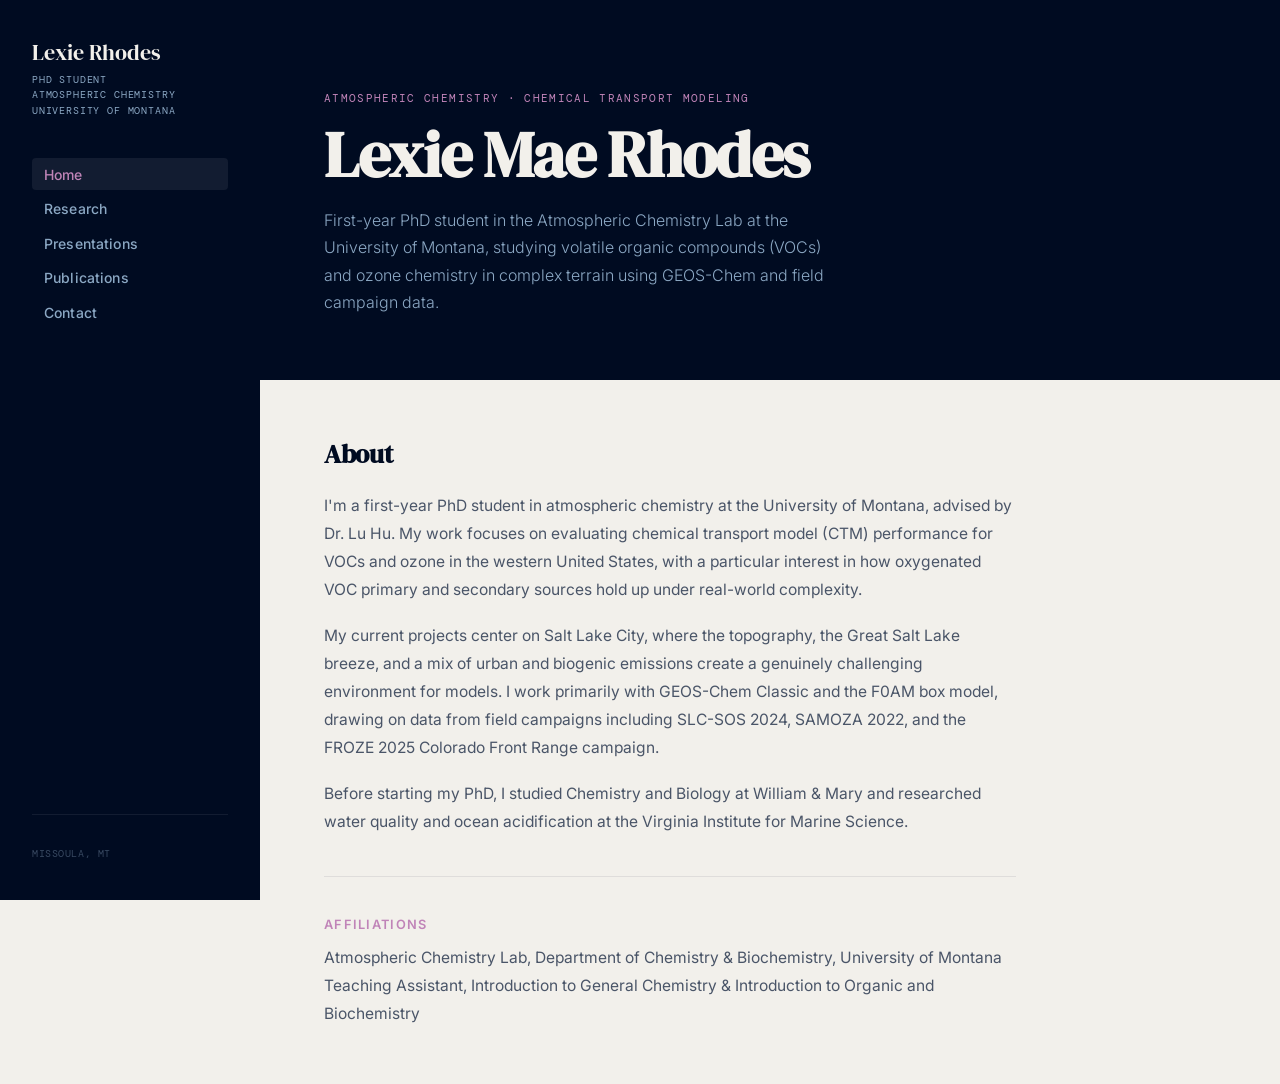
==== index.html @ 7a48bbd4 "Update index.html" ====
<!DOCTYPE html>
<html lang="en">
<head>
  <meta charset="UTF-8" />
  <meta name="viewport" content="width=device-width, initial-scale=1.0" />
  <title>Lexie Rhodes Homepage</title>
  <meta name="description" content="PhD student in atmospheric chemistry at the University of Montana, working on VOC and ozone chemistry using GEOS-Chem." />

  <style>
    @import url('https://fonts.googleapis.com/css2?family=DM+Serif+Display:ital@0;1&family=Inter:wght@300;400;500;600&family=DM+Mono:wght@400;500&display=swap');

    /* ── tokens ── */
    :root {
      --navy:    #000B21;
      --bg:      #F2F0EB;
      --orchid:  #C084B8;
      --slate:   #8BA8C4;
      --mid:     #4A5568;
      --sidebar-w: 260px;
      --transition: 200ms ease;
    }

    *, *::before, *::after { box-sizing: border-box; margin: 0; padding: 0; }

    html { font-size: 16px; scroll-behavior: smooth; }

    body {
      font-family: 'Inter', sans-serif;
      background: var(--bg);
      color: var(--navy);
      min-height: 100vh;
      display: flex;
    }

    /* ── sidebar ── */
    .sidebar {
      position: fixed;
      top: 0; left: 0;
      width: var(--sidebar-w);
      height: 100vh;
      background: var(--navy);
      display: flex;
      flex-direction: column;
      padding: 2.5rem 2rem;
      z-index: 100;
      overflow-y: auto;
    }

    .sidebar-name {
      font-family: 'DM Serif Display', serif;
      font-size: 1.35rem;
      color: var(--bg);
      line-height: 1.2;
      margin-bottom: 0.35rem;
      letter-spacing: -0.01em;
    }

    .sidebar-title {
      font-family: 'DM Mono', monospace;
      font-size: 0.65rem;
      color: var(--slate);
      letter-spacing: 0.08em;
      text-transform: uppercase;
      margin-bottom: 2.5rem;
      line-height: 1.5;
    }

    nav { flex: 1; }

    nav ul { list-style: none; }

    nav ul li { margin-bottom: 0.2rem; }

    nav ul li a {
      font-family: 'Inter', sans-serif;
      font-size: 0.875rem;
      font-weight: 500;
      color: var(--slate);
      text-decoration: none;
      display: block;
      padding: 0.45rem 0.75rem;
      border-radius: 4px;
      transition: color var(--transition), background var(--transition);
      letter-spacing: 0.01em;
    }

    nav ul li a:hover,
    nav ul li a.active {
      color: var(--bg);
      background: rgba(255,255,255,0.07);
    }

    nav ul li a.active {
      color: var(--orchid);
    }

    .sidebar-footer {
      font-family: 'DM Mono', monospace;
      font-size: 0.6rem;
      color: rgba(139,168,196,0.4);
      letter-spacing: 0.06em;
      text-transform: uppercase;
      padding-top: 2rem;
      border-top: 1px solid rgba(255,255,255,0.07);
    }

    /* ── main content ── */
    .main {
      margin-left: var(--sidebar-w);
      flex: 1;
      min-height: 100vh;
    }

    /* ── page sections ── */
    .page {
      display: none;
      min-height: 100vh;
    }
    .page.active { display: block; }

    /* ── hero ── */
    .hero {
      position: relative;
      background: var(--navy);
      padding: 5rem 4rem 4rem;
      overflow: hidden;
      min-height: 380px;
      display: flex;
      flex-direction: column;
      justify-content: flex-end;
    }

    .hero-canvas {
      position: absolute;
      inset: 0;
      opacity: 0.18;
      pointer-events: none;
    }

    .hero-eyebrow {
      font-family: 'DM Mono', monospace;
      font-size: 0.7rem;
      letter-spacing: 0.12em;
      text-transform: uppercase;
      color: var(--orchid);
      margin-bottom: 1rem;
      position: relative;
    }

    .hero-name {
      font-family: 'DM Serif Display', serif;
      font-size: clamp(2.5rem, 5vw, 4rem);
      color: var(--bg);
      line-height: 1.05;
      letter-spacing: -0.02em;
      position: relative;
      margin-bottom: 1.2rem;
    }

    .hero-desc {
      font-size: 1rem;
      color: var(--slate);
      max-width: 520px;
      line-height: 1.7;
      position: relative;
      font-weight: 300;
    }

    /* ── content area ── */
    .content {
      padding: 3.5rem 4rem;
      max-width: 820px;
    }

    .content h2 {
      font-family: 'DM Serif Display', serif;
      font-size: 1.6rem;
      color: var(--navy);
      margin-bottom: 1.25rem;
      letter-spacing: -0.01em;
    }

    .content h3 {
      font-family: 'Inter', sans-serif;
      font-size: 0.8rem;
      font-weight: 600;
      letter-spacing: 0.1em;
      text-transform: uppercase;
      color: var(--orchid);
      margin-bottom: 0.75rem;
      margin-top: 2.5rem;
    }

    .content p {
      font-size: 0.975rem;
      line-height: 1.8;
      color: var(--mid);
      margin-bottom: 1.1rem;
    }

    .content p:last-child { margin-bottom: 0; }

    /* ── research cards ── */
    .research-grid {
      display: grid;
      grid-template-columns: 1fr 1fr;
      gap: 1.25rem;
      margin-top: 1rem;
    }

    .research-card {
      border: 1px solid rgba(0,11,33,0.1);
      border-radius: 6px;
      padding: 1.5rem;
      background: white;
      transition: border-color var(--transition), transform var(--transition);
    }

    .research-card:hover {
      border-color: var(--orchid);
      transform: translateY(-2px);
    }

    .research-card-tag {
      font-family: 'DM Mono', monospace;
      font-size: 0.6rem;
      letter-spacing: 0.1em;
      text-transform: uppercase;
      color: var(--slate);
      margin-bottom: 0.6rem;
    }

    .research-card h4 {
      font-family: 'DM Serif Display', serif;
      font-size: 1.05rem;
      color: var(--navy);
      margin-bottom: 0.6rem;
      line-height: 1.3;
    }

    .research-card p {
      font-size: 0.85rem;
      line-height: 1.65;
      color: var(--mid);
      margin-bottom: 0;
    }

    /* ── presentations ── */
    .pres-item {
      border-left: 2px solid rgba(0,11,33,0.1);
      padding: 1.25rem 0 1.25rem 1.75rem;
      margin-bottom: 0.25rem;
      transition: border-color var(--transition);
    }

    .pres-item:hover { border-left-color: var(--orchid); }

    .pres-item-meta {
      font-family: 'DM Mono', monospace;
      font-size: 0.65rem;
      letter-spacing: 0.08em;
      text-transform: uppercase;
      color: var(--slate);
      margin-bottom: 0.4rem;
    }

    .pres-item h4 {
      font-family: 'DM Serif Display', serif;
      font-size: 1.05rem;
      color: var(--navy);
      margin-bottom: 0.4rem;
      line-height: 1.3;
    }

    .pres-item p {
      font-size: 0.875rem;
      color: var(--mid);
      margin-bottom: 0.75rem;
    }

    .pres-poster-embed {
      margin-top: 2rem;
      border: 1px solid rgba(0,11,33,0.1);
      border-radius: 6px;
      overflow: hidden;
      background: white;
    }

    .pres-poster-header {
      padding: 1rem 1.5rem;
      background: var(--navy);
      display: flex;
      align-items: center;
      justify-content: space-between;
    }

    .pres-poster-header span {
      font-family: 'DM Mono', monospace;
      font-size: 0.65rem;
      letter-spacing: 0.1em;
      text-transform: uppercase;
      color: var(--slate);
    }

    .pres-poster-header a {
      font-family: 'DM Mono', monospace;
      font-size: 0.65rem;
      letter-spacing: 0.08em;
      text-transform: uppercase;
      color: var(--orchid);
      text-decoration: none;
      transition: opacity var(--transition);
    }

    .pres-poster-header a:hover { opacity: 0.7; }

    .pres-poster-embed iframe {
      width: 100%;
      height: 600px;
      border: none;
      display: block;
    }

    /* ── publications ── */
    .pubs-empty {
      border: 1px dashed rgba(0,11,33,0.15);
      border-radius: 6px;
      padding: 3rem 2rem;
      text-align: center;
      color: var(--mid);
    }

    .pubs-empty .label {
      font-family: 'DM Mono', monospace;
      font-size: 0.65rem;
      letter-spacing: 0.1em;
      text-transform: uppercase;
      color: var(--slate);
      margin-bottom: 0.75rem;
    }

    /* ── contact ── */
    .contact-grid {
      display: grid;
      grid-template-columns: 1fr 1fr;
      gap: 1rem;
      margin-top: 0.5rem;
    }

    .contact-item {
      border: 1px solid rgba(0,11,33,0.1);
      border-radius: 6px;
      padding: 1.25rem 1.5rem;
      background: white;
      text-decoration: none;
      display: block;
      transition: border-color var(--transition), transform var(--transition);
    }

    .contact-item:hover {
      border-color: var(--orchid);
      transform: translateY(-2px);
    }

    .contact-item-label {
      font-family: 'DM Mono', monospace;
      font-size: 0.6rem;
      letter-spacing: 0.1em;
      text-transform: uppercase;
      color: var(--slate);
      margin-bottom: 0.4rem;
    }

    .contact-item-value {
      font-size: 0.9rem;
      color: var(--navy);
      font-weight: 500;
    }

    /* ── divider ── */
    .divider {
      border: none;
      border-top: 1px solid rgba(0,11,33,0.08);
      margin: 2.5rem 0;
    }

    /* ── mobile hamburger ── */
    .hamburger {
      display: none;
      position: fixed;
      top: 1.2rem;
      left: 1.2rem;
      z-index: 200;
      background: var(--navy);
      border: none;
      border-radius: 4px;
      padding: 0.5rem 0.6rem;
      cursor: pointer;
      flex-direction: column;
      gap: 4px;
    }

    .hamburger span {
      display: block;
      width: 20px;
      height: 2px;
      background: var(--bg);
      transition: var(--transition);
    }

    .overlay {
      display: none;
      position: fixed;
      inset: 0;
      background: rgba(0,11,33,0.5);
      z-index: 90;
    }

    /* ── responsive ── */
    @media (max-width: 768px) {
      .sidebar {
        transform: translateX(-100%);
        transition: transform 250ms ease;
      }

      .sidebar.open { transform: translateX(0); }

      .main { margin-left: 0; }

      .hamburger { display: flex; }

      .overlay.show { display: block; }

      .hero { padding: 4rem 1.75rem 2.5rem; min-height: 280px; }

      .content { padding: 2.5rem 1.75rem; }

      .research-grid { grid-template-columns: 1fr; }

      .contact-grid { grid-template-columns: 1fr; }
    }

    @media (prefers-reduced-motion: reduce) {
      * { transition: none !important; animation: none !important; }
    }
  </style>
</head>
<body>

  <!-- hamburger (mobile only) -->
  <button class="hamburger" aria-label="Open menu">
    <span></span><span></span><span></span>
  </button>
  <div class="overlay"></div>

  <!-- ── sidebar ── -->
  <aside class="sidebar">
    <div class="sidebar-name">Lexie Rhodes</div>
    <div class="sidebar-title">PhD Student<br>Atmospheric Chemistry<br>University of Montana</div>

    <nav>
      <ul>
        <li><a href="#home"          data-page="home">Home</a></li>
        <li><a href="#research"      data-page="research">Research</a></li>
        <li><a href="#presentations" data-page="presentations">Presentations</a></li>
        <li><a href="#publications"  data-page="publications">Publications</a></li>
        <li><a href="#contact"       data-page="contact">Contact</a></li>
      </ul>
    </nav>

    <div class="sidebar-footer">Missoula, MT</div>
  </aside>

  <!-- ── main ── -->
  <main class="main">

    <!-- ══════════════ HOME ══════════════ -->
    <section id="home" class="page">
      <div class="hero">
        <canvas id="hero-canvas" class="hero-canvas"></canvas>
        <div class="hero-eyebrow">Atmospheric Chemistry · Chemical Transport Modeling</div>
        <h1 class="hero-name">Lexie Mae Rhodes</h1>
        <p class="hero-desc">
          First-year PhD student in the Atmospheric Chemistry Lab at the University of Montana,
          studying volatile organic compounds (VOCs) and ozone chemistry in complex terrain
          using GEOS-Chem and field campaign data.
        </p>
      </div>

      <div class="content">
        <h2>About</h2>
        <p>
          I'm a first-year PhD student in atmospheric chemistry at the University of Montana,
          advised by Dr. Lu Hu. My work focuses on evaluating chemical transport model (CTM) performance
          for VOCs and ozone in the western United States, with a particular interest in how
          oxygenated VOC primary and secondary sources hold up under real-world complexity.
        </p>
        <p>
          My current projects center on Salt Lake City, where the topography, the Great Salt Lake
          breeze, and a mix of urban and biogenic emissions create a genuinely challenging environment
          for models. I work primarily with GEOS-Chem Classic and the F0AM box model, drawing on
          data from field campaigns including SLC-SOS 2024, SAMOZA 2022, and the FROZE 2025 Colorado
          Front Range campaign.
        </p>
        <p>
          Before starting my PhD, I studied Chemistry and Biology at William &amp; Mary and researched water quality and ocean acidification at the Virginia Institute for Marine Science.
        </p>

        <hr class="divider" />

        <h3>Affiliations</h3>
        <p>
          Atmospheric Chemistry Lab, Department of Chemistry &amp; Biochemistry, University of Montana<br>
          Teaching Assistant, Introduction to General Chemistry &amp; Introduction to Organic and Biochemistry
        </p>
      </div>
    </section>

    <!-- ══════════════ RESEARCH ══════════════ -->
    <section id="research" class="page">
      <div class="hero">
        <canvas id="hero-canvas-r" class="hero-canvas"></canvas>
        <div class="hero-eyebrow">Projects &amp; Methods</div>
        <h1 class="hero-name">Research</h1>
        <p class="hero-desc">
          Chemical transport modeling, box modeling, and field campaign analysis
          focused on western US VOCs and ozone chemistry.
        </p>
      </div>

      <div class="content">
        <h3>Active Projects</h3>
        <div class="research-grid">
          <div class="research-card">
            <div class="research-card-tag">SLC-SOS 2024 · Primary</div>
            <h4>GEOS-Chem Performance for VOCs &amp; Ozone in Salt Lake City</h4>
            <p>
              Evaluating GEOS-Chem Classic at 12 km resolution against multi-site
              observations from the Salt Lake City Summer Ozone Study 2024, the US Summer Ozone Study 2024 (NOAA), and UT-DAQ GC-MS measurements. Key themes
              include NEI2017 emission inventory biases, biogenic VOC underestimation,
              and sub-grid heterogeneity across three sites (Red Butte, Hawthorne, UT Tech)
              that fall within a single model grid cell.
            </p>
          </div>

          <div class="research-card">
            <div class="research-card-tag">SLC-SOS 2024 · Methods</div>
            <h4>F0AM Box Modeling of Stationary VOC Data</h4>
            <p>
              Applying the Framework for 0-D Atmospheric Modeling (F0AM) to stationary
              measurements at Red Butte, with wind-regime separation to account for
              the Great Salt Lake breeze and downslope mountain topology's twice-daily flow reversals.
            </p>
          </div>
        </div>

        <hr class="divider" />

        <h3>Methods &amp; Tools</h3>
        <p>
          <strong>GEOS-Chem Classic</strong> — nested high-resolution simulations (12 km North America)
          on the Hellgate HPC cluster; HEMCO emissions configuration; GEOS-FP meteorology.
        </p>
        <p>
          <strong>F0AM</strong> — box modeling with MCM chemistry; multi-day continuous runs;
          VOC/NOx isopleth sensitivity analysis; OH reactivity extraction.
        </p>
        <p>
          <strong>Coding proficiencies</strong> — Python, R, Javascript, MATLAB
        </p>
      </div>
    </section>

    <!-- ══════════════ PRESENTATIONS ══════════════ -->
    <section id="presentations" class="page">
      <div class="hero">
        <canvas id="hero-canvas-p" class="hero-canvas"></canvas>
        <div class="hero-eyebrow">Conferences &amp; Talks</div>
        <h1 class="hero-name">Presentations</h1>
        <p class="hero-desc">
          Conference posters, seminars, and invited talks.
        </p>
      </div>

      <div class="content">
        <h3>2026</h3>

        <div class="pres-item">
          <div class="pres-item-meta">June 2026 · IGC12 · St. Louis, MO · Poster C.9</div>
          <h4>Evaluating GEOS-Chem Classic Performance on Ozone &amp; VOCs in Salt Lake City at 12 km Resolution</h4>
          <p>
            12th International GEOS-Chem Conference. Poster presentation covering anthropogenic
            VOC evaluation (toluene, benzene, propane), biogenic VOC evaluation (isoprene,
            MVK/MACR, monoterpenes), and OVOC analysis (formaldehyde, methanol, ethanol,
            acetone, acetaldehyde) using IDW-composited observations from SLC-SOS 2024.
          </p>

          <div class="pres-poster-embed">
            <div class="pres-poster-header">
              <span>IGC12 Poster · C.9</span>
              <a href="assets/igc12_poster.pdf" download>Download PDF ↓</a>
            </div>
            <!--
              TO ADD YOUR POSTER:
              1. Place your PDF in an assets/ folder next to this index.html (name it igc12_poster.pdf)
              2. Delete this comment and uncomment the iframe below
            -->
            <!--
            <iframe
              src="assets/igc12_poster.pdf"
              title="IGC12 Poster C.9 — Lexie Rhodes">
            </iframe>
            -->
          </div>
        </div>

        <hr class="divider" />
      </div>
    </section>

    <!-- ══════════════ PUBLICATIONS ══════════════ -->
    <section id="publications" class="page">
      <div class="hero">
        <canvas id="hero-canvas-pub" class="hero-canvas"></canvas>
        <div class="hero-eyebrow">Peer-Reviewed Work</div>
        <h1 class="hero-name">Publications</h1>
        <p class="hero-desc">
          Coming soon!
        </p>
      </div>

      <div class="content">
        <h3>In Preparation</h3>
        <div class="pubs-empty">
          <div class="label">Coming soon!</div>
        </div>
      </div>
    </section>

    <!-- ══════════════ CONTACT ══════════════ -->
    <section id="contact" class="page">
      <div class="hero">
        <canvas id="hero-canvas-c" class="hero-canvas"></canvas>
        <div class="hero-eyebrow">Get in Touch</div>
        <h1 class="hero-name">Contact</h1>
        <p class="hero-desc">
          Feel free to reach out about research, collaborations, or questions
          about GEOS-Chem and VOC chemistry in the western US.
        </p>
      </div>

      <div class="content">
        <h3>Contact</h3>

        <div class="contact-grid">
          <a class="contact-item" href="mailto:lexie.rhodes@umontana.edu">
            <div class="contact-item-label">Email</div>
            <div class="contact-item-value">lexie.rhodes@umontana.edu</div>
          </a>

          <a class="contact-item" href="https://www.umt.edu/atmoschem/" target="_blank" rel="noopener">
            <div class="contact-item-label">Lab</div>
            <div class="contact-item-value">Atmospheric Chemistry, University of Montana</div>
          </a>

          <a class="contact-item" href="https://github.com/lexierhodes" target="_blank" rel="noopener">
            <div class="contact-item-label">GitHub</div>
            <div class="contact-item-value">github.com/lexierhodes</div>
          </a>

          <a class="contact-item" href="https://www.linkedin.com/in/lexie-rhodes-51534b394/" target="_blank" rel="noopener">
            <div class="contact-item-label">LinkedIn</div>
            <div class="contact-item-value">lexie-rhodes</div>
          </a>

        <hr class="divider" />

    </section>

  </main>

  <script>
    // ── SPA routing ──
    function navigateTo(pageId) {
      document.querySelectorAll('.page').forEach(p => p.classList.remove('active'));
      document.querySelectorAll('nav a').forEach(a => a.classList.remove('active'));

      const page = document.getElementById(pageId);
      if (page) page.classList.add('active');

      const link = document.querySelector(`nav a[data-page="${pageId}"]`);
      if (link) link.classList.add('active');

      history.replaceState(null, '', '#' + pageId);
      window.scrollTo(0, 0);

      closeSidebar();
    }

    window.addEventListener('DOMContentLoaded', () => {
      const hash = window.location.hash.replace('#', '') || 'home';
      navigateTo(hash);

      document.querySelectorAll('nav a[data-page]').forEach(a => {
        a.addEventListener('click', e => {
          e.preventDefault();
          navigateTo(a.dataset.page);
        });
      });
    });

    // ── hamburger ──
    const ham = document.querySelector('.hamburger');
    const sidebar = document.querySelector('.sidebar');
    const overlay = document.querySelector('.overlay');

    function openSidebar() {
      sidebar.classList.add('open');
      overlay.classList.add('show');
    }

    function closeSidebar() {
      sidebar.classList.remove('open');
      overlay.classList.remove('show');
    }

    ham?.addEventListener('click', openSidebar);
    overlay?.addEventListener('click', closeSidebar);

    // ── animated atmospheric lines (all hero canvases) ──
    function initCanvas(id) {
      const canvas = document.getElementById(id);
      if (!canvas) return;
      const ctx = canvas.getContext('2d');
      let lines = [];

      function resize() {
        canvas.width  = canvas.offsetWidth;
        canvas.height = canvas.offsetHeight;
        const H = canvas.height;
        lines = Array.from({length: 8}, (_, i) => ({
          y:     H * (i + 0.5) / 8,
          phase: Math.random() * Math.PI * 2,
          freq:  0.004 + Math.random() * 0.003,
          amp:   18 + Math.random() * 22,
          speed: 0.004 + Math.random() * 0.003,
          drift: 0,
        }));
      }

      function draw() {
        const W = canvas.width, H = canvas.height;
        ctx.clearRect(0, 0, W, H);
        ctx.strokeStyle = '#8BA4C4';
        ctx.lineWidth = 1;
        lines.forEach(l => {
          l.drift += l.speed;
          ctx.beginPath();
          for (let x = 0; x <= W; x += 4) {
            const y = l.y + Math.sin(x * l.freq + l.phase + l.drift) * l.amp;
            x === 0 ? ctx.moveTo(x, y) : ctx.lineTo(x, y);
          }
          ctx.stroke();
        });
        requestAnimationFrame(draw);
      }

      new ResizeObserver(resize).observe(canvas);
      resize();
      draw();
    }

    document.addEventListener('DOMContentLoaded', () => {
      ['hero-canvas', 'hero-canvas-r', 'hero-canvas-p', 'hero-canvas-pub', 'hero-canvas-c']
        .forEach(initCanvas);
    });
  </script>
</body>
</html>
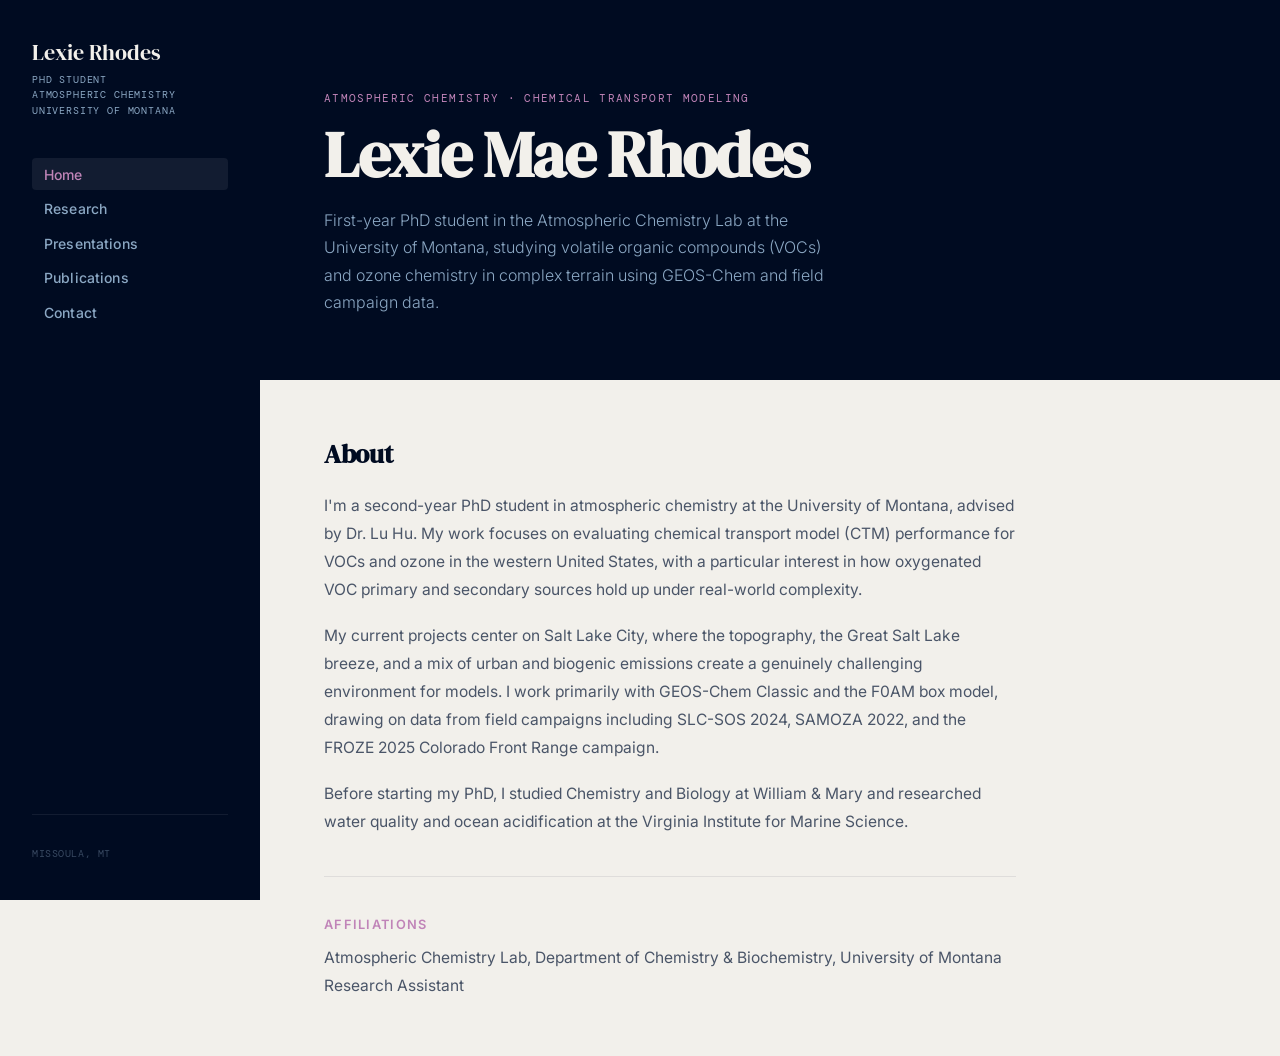
==== commit 6c9d80eb: "Update index.html" ====
--- a/index.html
+++ b/index.html
@@ -490,7 +490,7 @@
       <div class="content">
         <h2>About</h2>
         <p>
-          I'm a first-year PhD student in atmospheric chemistry at the University of Montana,
+          I'm a second-year PhD student in atmospheric chemistry at the University of Montana,
           advised by Dr. Lu Hu. My work focuses on evaluating chemical transport model (CTM) performance
           for VOCs and ozone in the western United States, with a particular interest in how
           oxygenated VOC primary and secondary sources hold up under real-world complexity.
@@ -511,7 +511,7 @@
         <h3>Affiliations</h3>
         <p>
           Atmospheric Chemistry Lab, Department of Chemistry &amp; Biochemistry, University of Montana<br>
-          Teaching Assistant, Introduction to General Chemistry &amp; Introduction to Organic and Biochemistry
+          Research Assistant
         </p>
       </div>
     </section>
@@ -632,7 +632,24 @@
       <div class="content">
         <h3>In Preparation</h3>
         <div class="pubs-empty">
-          <div class="label">Coming soon!</div>
+          <div class="pres-item">
+          <div class="pres-item-meta">October 2026 · Altitude Profiles</div>
+          <h4>SLC-SOS 2026 Altitude Profiles Version 1</h4>
+          <p>
+            The PDF details altitude profiles for all 41 research flights during SLC-SOS 2026, as well as
+            flight patterns, instrument team notes when available, &amp; smoke presence. The accompanying spreadsheet
+            details the start &amp; end times of all spirals over the University of Utah and the Bingham Canyon Mine
+            and porpoises over the Great Salt Lake during the field campaign. Spirals were identified visually by both sharp
+            changes in altitude &amp; through spatial visualization of when the aircraft enters the spiral area itself. For vertical
+            profiling, the altitude-based profiles provide the most information, but for characterizing specific sites, the spatial-based
+            profiles are more appropriate. Porpoises were identified only by changes in altitude. An estimated uncertainty of ~3 seconds is expected.
+          </p>
+
+          <div class="pres-poster-embed">
+            <div class="pres-poster-header">
+              <span>IGC12 Poster · C.9</span>
+              <a href="assets/igc12_poster.pdf" download>Download PDF ↓</a>
+            </div>
         </div>
       </div>
     </section>
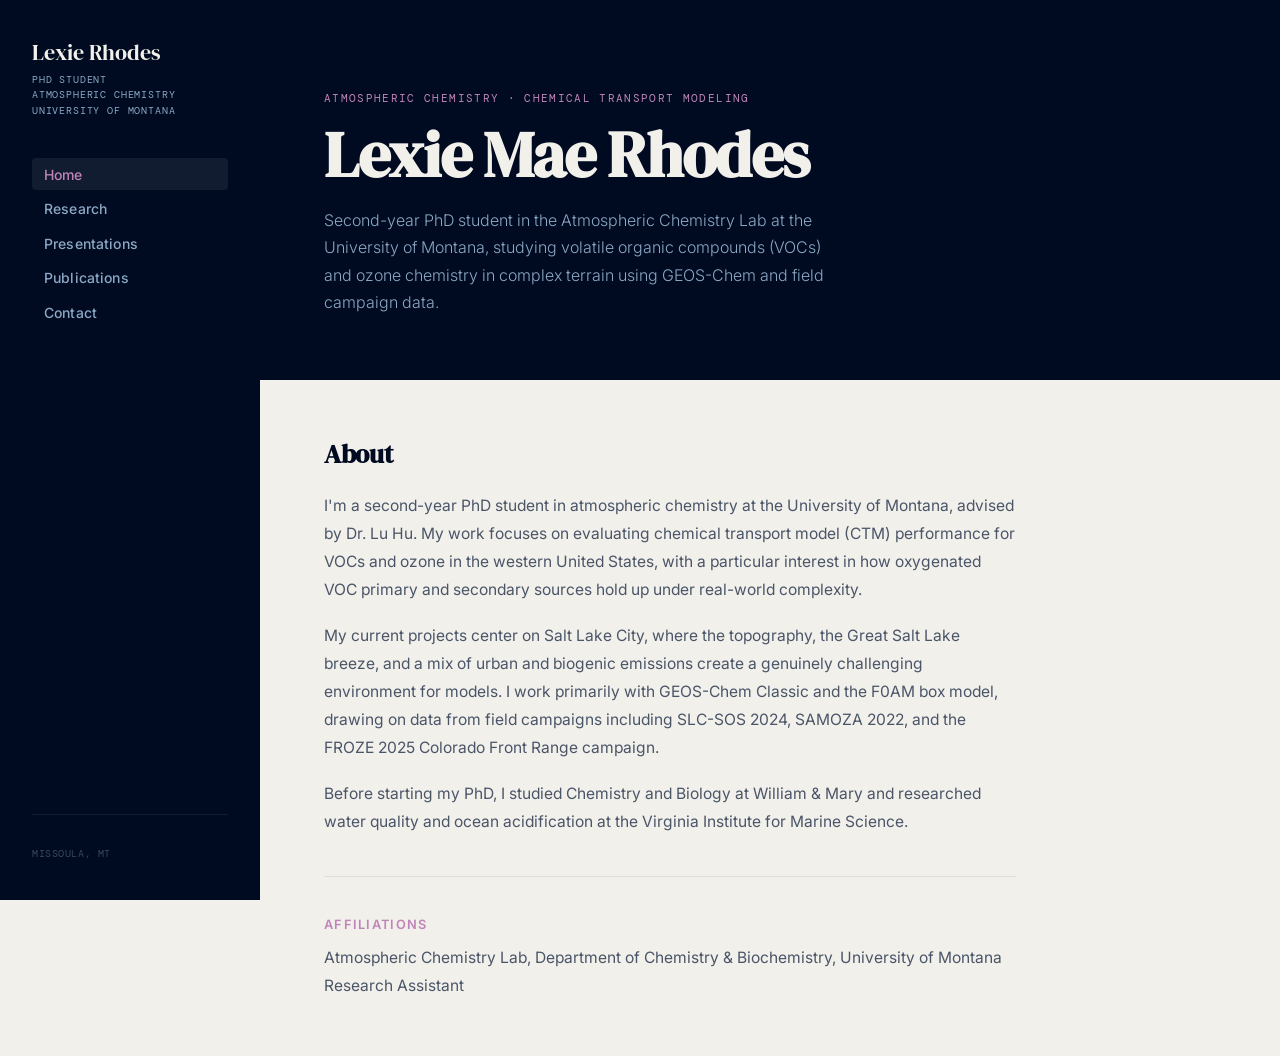
==== commit bd98978e: "Update index.html" ====
--- a/index.html
+++ b/index.html
@@ -481,7 +481,7 @@
         <div class="hero-eyebrow">Atmospheric Chemistry · Chemical Transport Modeling</div>
         <h1 class="hero-name">Lexie Mae Rhodes</h1>
         <p class="hero-desc">
-          First-year PhD student in the Atmospheric Chemistry Lab at the University of Montana,
+          Second-year PhD student in the Atmospheric Chemistry Lab at the University of Montana,
           studying volatile organic compounds (VOCs) and ozone chemistry in complex terrain
           using GEOS-Chem and field campaign data.
         </p>
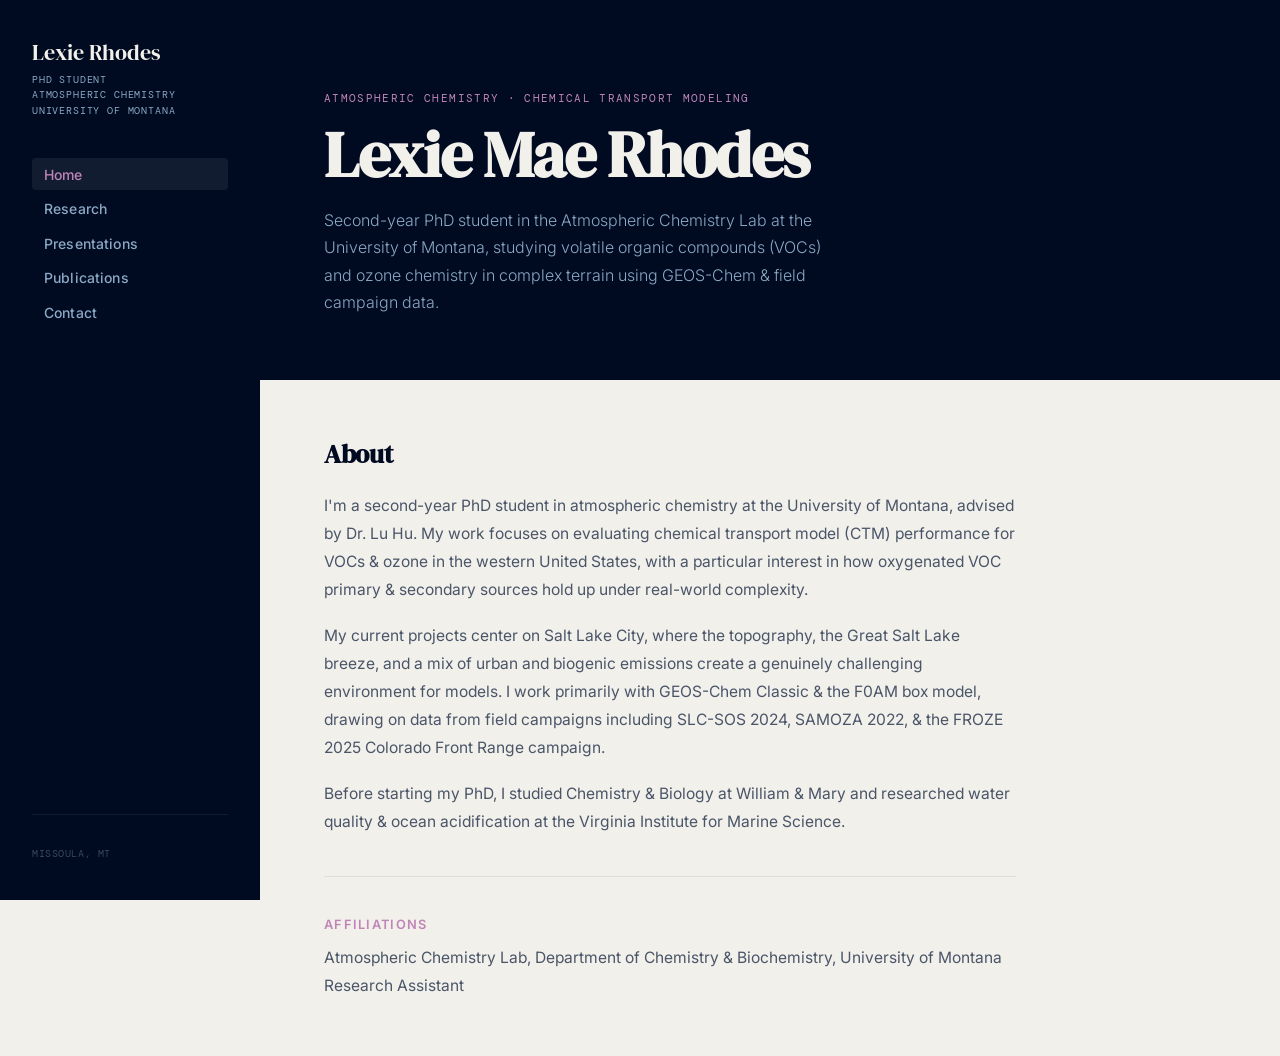
==== commit a09cb9dd: "Update index.html" ====
--- a/index.html
+++ b/index.html
@@ -483,7 +483,7 @@
         <p class="hero-desc">
           Second-year PhD student in the Atmospheric Chemistry Lab at the University of Montana,
           studying volatile organic compounds (VOCs) and ozone chemistry in complex terrain
-          using GEOS-Chem and field campaign data.
+          using GEOS-Chem &amp; field campaign data.
         </p>
       </div>
 
@@ -492,18 +492,18 @@
         <p>
           I'm a second-year PhD student in atmospheric chemistry at the University of Montana,
           advised by Dr. Lu Hu. My work focuses on evaluating chemical transport model (CTM) performance
-          for VOCs and ozone in the western United States, with a particular interest in how
-          oxygenated VOC primary and secondary sources hold up under real-world complexity.
+          for VOCs &amp; ozone in the western United States, with a particular interest in how
+          oxygenated VOC primary &amp; secondary sources hold up under real-world complexity.
         </p>
         <p>
           My current projects center on Salt Lake City, where the topography, the Great Salt Lake
           breeze, and a mix of urban and biogenic emissions create a genuinely challenging environment
-          for models. I work primarily with GEOS-Chem Classic and the F0AM box model, drawing on
-          data from field campaigns including SLC-SOS 2024, SAMOZA 2022, and the FROZE 2025 Colorado
+          for models. I work primarily with GEOS-Chem Classic &amp; the F0AM box model, drawing on
+          data from field campaigns including SLC-SOS 2024, SAMOZA 2022, &amp; the FROZE 2025 Colorado
           Front Range campaign.
         </p>
         <p>
-          Before starting my PhD, I studied Chemistry and Biology at William &amp; Mary and researched water quality and ocean acidification at the Virginia Institute for Marine Science.
+          Before starting my PhD, I studied Chemistry &amp; Biology at William &amp; Mary and researched water quality &amp; ocean acidification at the Virginia Institute for Marine Science.
         </p>
 
         <hr class="divider" />
@@ -536,9 +536,9 @@
             <h4>GEOS-Chem Performance for VOCs &amp; Ozone in Salt Lake City</h4>
             <p>
               Evaluating GEOS-Chem Classic at 12 km resolution against multi-site
-              observations from the Salt Lake City Summer Ozone Study 2024, the US Summer Ozone Study 2024 (NOAA), and UT-DAQ GC-MS measurements. Key themes
-              include NEI2017 emission inventory biases, biogenic VOC underestimation,
-              and sub-grid heterogeneity across three sites (Red Butte, Hawthorne, UT Tech)
+              observations from the Salt Lake City Summer Ozone Study 2024, the US Summer Ozone Study 2024 (NOAA), &amp; UT-DAQ GC-MS measurements. Key themes
+              include NEI2016 emission inventory biases, biogenic VOC underestimation,
+              &amp; sub-grid heterogeneity across three sites (Red Butte, Hawthorne, UT Tech)
               that fall within a single model grid cell.
             </p>
           </div>
@@ -549,7 +549,7 @@
             <p>
               Applying the Framework for 0-D Atmospheric Modeling (F0AM) to stationary
               measurements at Red Butte, with wind-regime separation to account for
-              the Great Salt Lake breeze and downslope mountain topology's twice-daily flow reversals.
+              the Great Salt Lake breeze &amp; downslope mountain topology's twice-daily flow reversals.
             </p>
           </div>
         </div>
@@ -591,7 +591,7 @@
           <p>
             12th International GEOS-Chem Conference. Poster presentation covering anthropogenic
             VOC evaluation (toluene, benzene, propane), biogenic VOC evaluation (isoprene,
-            MVK/MACR, monoterpenes), and OVOC analysis (formaldehyde, methanol, ethanol,
+            MVK/MACR, monoterpenes), &amp; OVOC analysis (formaldehyde, methanol, ethanol,
             acetone, acetaldehyde) using IDW-composited observations from SLC-SOS 2024.
           </p>
 
@@ -647,8 +647,8 @@
 
           <div class="pres-poster-embed">
             <div class="pres-poster-header">
-              <span>IGC12 Poster · C.9</span>
-              <a href="assets/igc12_poster.pdf" download>Download PDF ↓</a>
+              <span>Altitude Profiles PDF</span>
+              <a href="assets/slcsos_altitude_profiles_v1.pdf" download>Download PDF ↓</a>
             </div>
         </div>
       </div>
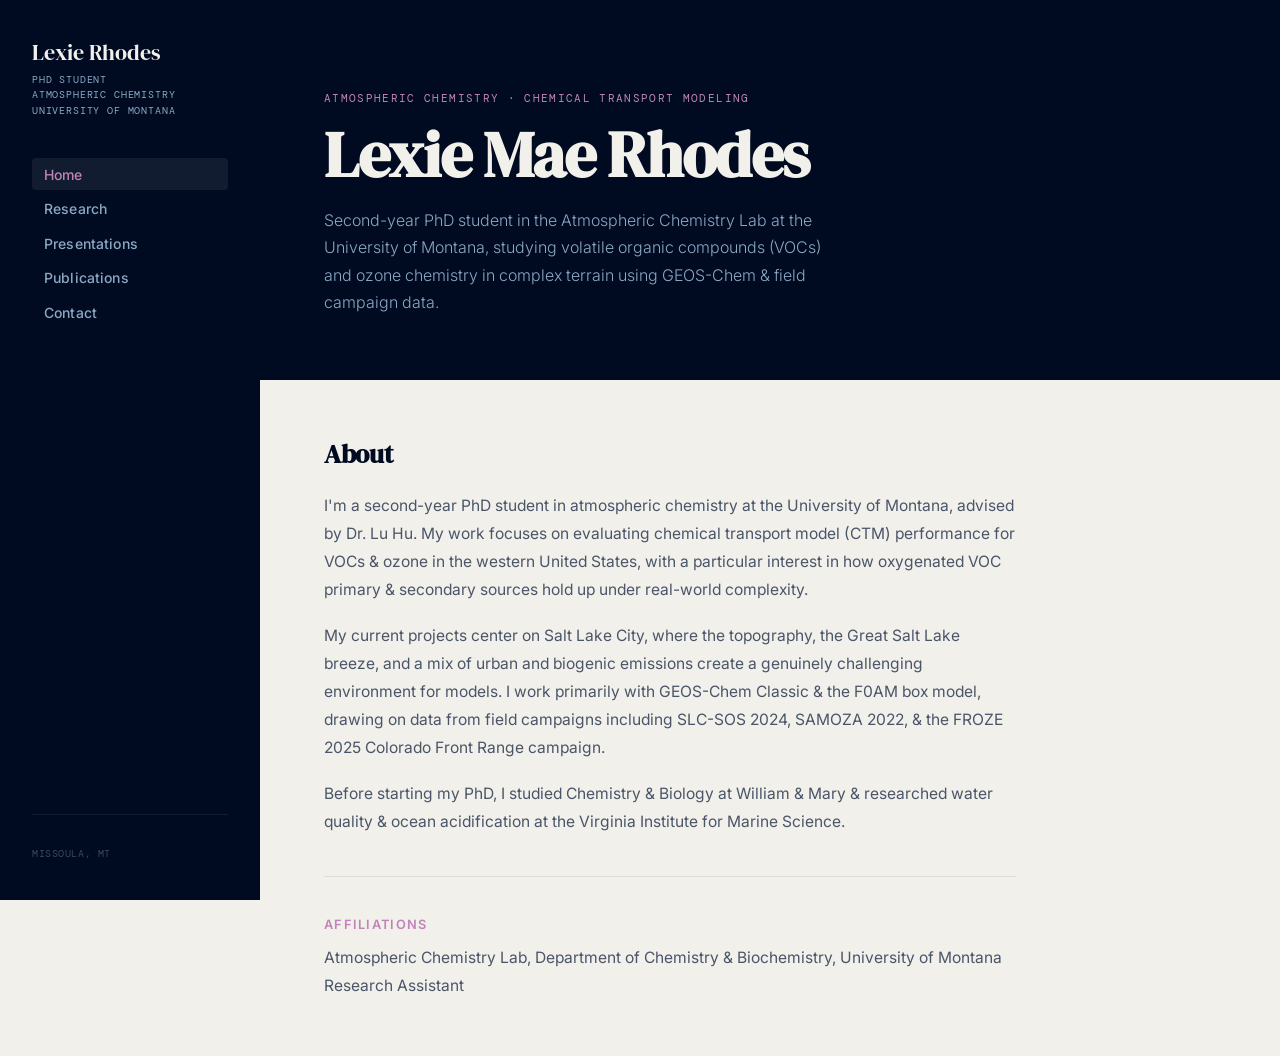
==== commit 162e9e6d: "Update index.html" ====
--- a/index.html
+++ b/index.html
@@ -503,7 +503,7 @@
           Front Range campaign.
         </p>
         <p>
-          Before starting my PhD, I studied Chemistry &amp; Biology at William &amp; Mary and researched water quality &amp; ocean acidification at the Virginia Institute for Marine Science.
+          Before starting my PhD, I studied Chemistry &amp; Biology at William &amp; Mary &amp; researched water quality &amp; ocean acidification at the Virginia Institute for Marine Science.
         </p>
 
         <hr class="divider" />
@@ -630,8 +630,7 @@
       </div>
 
       <div class="content">
-        <h3>In Preparation</h3>
-        <div class="pubs-empty">
+        <h3>2026</h3>
           <div class="pres-item">
           <div class="pres-item-meta">October 2026 · Altitude Profiles</div>
           <h4>SLC-SOS 2026 Altitude Profiles Version 1</h4>
@@ -649,6 +648,12 @@
             <div class="pres-poster-header">
               <span>Altitude Profiles PDF</span>
               <a href="assets/slcsos_altitude_profiles_v1.pdf" download>Download PDF ↓</a>
+            </div>
+        </div>
+           <div class="pres-poster-embed">
+            <div class="pres-poster-header">
+              <span>Vertical Information Spreadsheet</span>
+              <a href="assets/spirals_porpoises_timestamps_v1.xlsx" download>Download Spreadsheet ↓</a>
             </div>
         </div>
       </div>
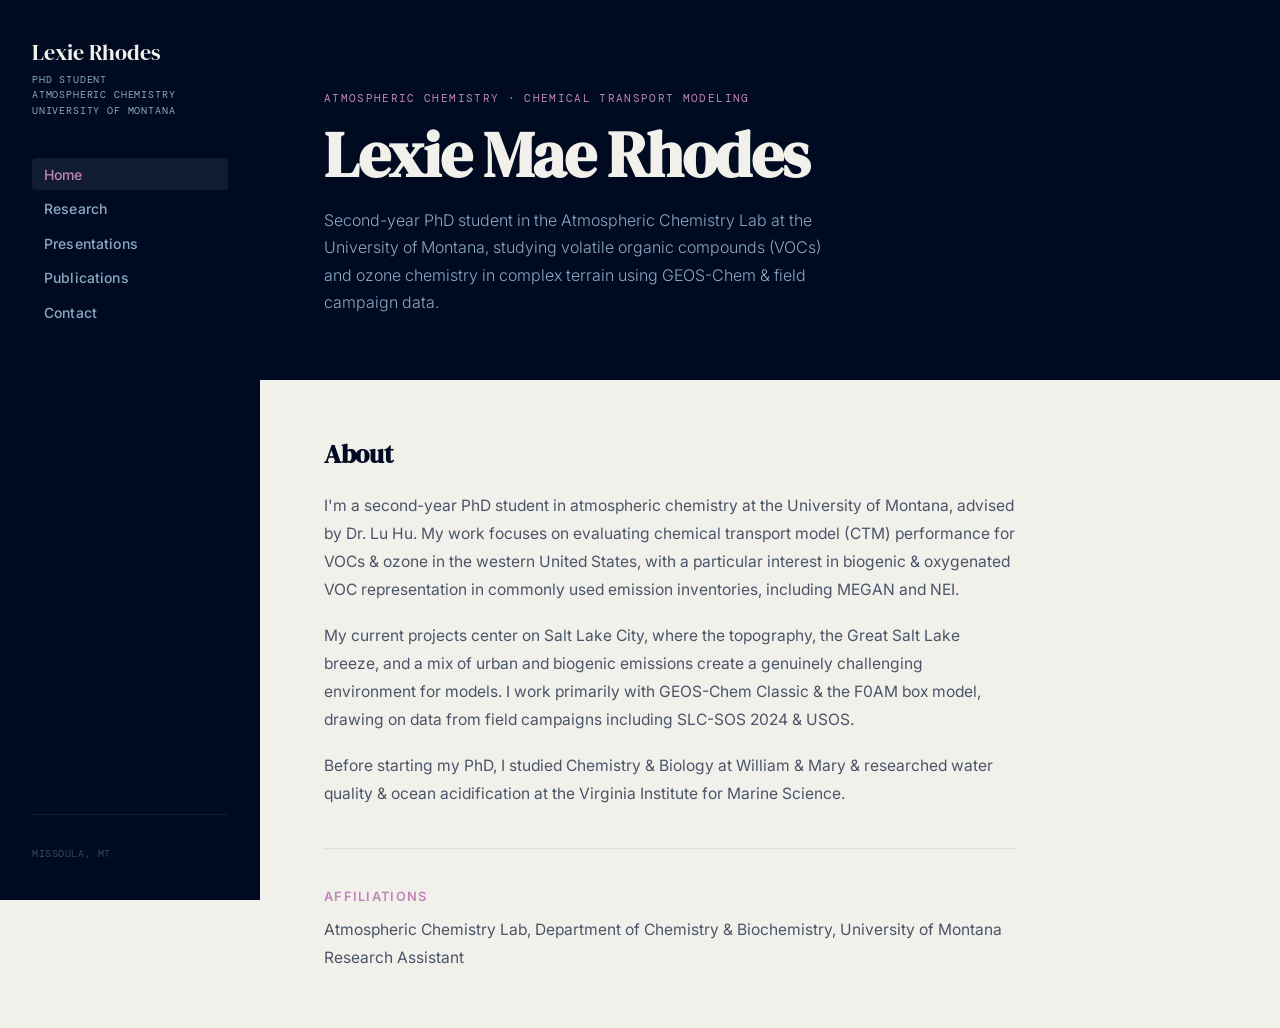
==== commit b92a9359: "Update index_11132026.html" ====
--- a/index.html
+++ b/index.html
@@ -492,15 +492,14 @@
         <p>
           I'm a second-year PhD student in atmospheric chemistry at the University of Montana,
           advised by Dr. Lu Hu. My work focuses on evaluating chemical transport model (CTM) performance
-          for VOCs &amp; ozone in the western United States, with a particular interest in how
-          oxygenated VOC primary &amp; secondary sources hold up under real-world complexity.
+          for VOCs &amp; ozone in the western United States, with a particular interest in biogenic &amp;
+          oxygenated VOC representation in commonly used emission inventories, including MEGAN and NEI.
         </p>
         <p>
           My current projects center on Salt Lake City, where the topography, the Great Salt Lake
           breeze, and a mix of urban and biogenic emissions create a genuinely challenging environment
           for models. I work primarily with GEOS-Chem Classic &amp; the F0AM box model, drawing on
-          data from field campaigns including SLC-SOS 2024, SAMOZA 2022, &amp; the FROZE 2025 Colorado
-          Front Range campaign.
+          data from field campaigns including SLC-SOS 2024 &amp; USOS.
         </p>
         <p>
           Before starting my PhD, I studied Chemistry &amp; Biology at William &amp; Mary &amp; researched water quality &amp; ocean acidification at the Virginia Institute for Marine Science.
@@ -539,7 +538,10 @@
               observations from the Salt Lake City Summer Ozone Study 2024, the US Summer Ozone Study 2024 (NOAA), &amp; UT-DAQ GC-MS measurements. Key themes
               include NEI2016 emission inventory biases, biogenic VOC underestimation,
               &amp; sub-grid heterogeneity across three sites (Red Butte, Hawthorne, UT Tech)
-              that fall within a single model grid cell.
+              that fall within a single model grid cell. Recent advances include a customized, sectoral-explicit NEI2022 model configuration in GEOS-Chem 
+              Classic version 14.7.0. The model is further evaluated through sensitivity tests increasing biogenic emissions from MEGAN, tripling biomass burning 
+              emissions from GFAS following Jin et al., 2023, a combination of the two, and decreasing NO<sub>x</sub> yield per flash following Dang et al., 2026.
+              In the future, we plan to conduct a series of NEI sector perturbations to construct a Jacobian matrix for inverse analysis.
             </p>
           </div>
 
